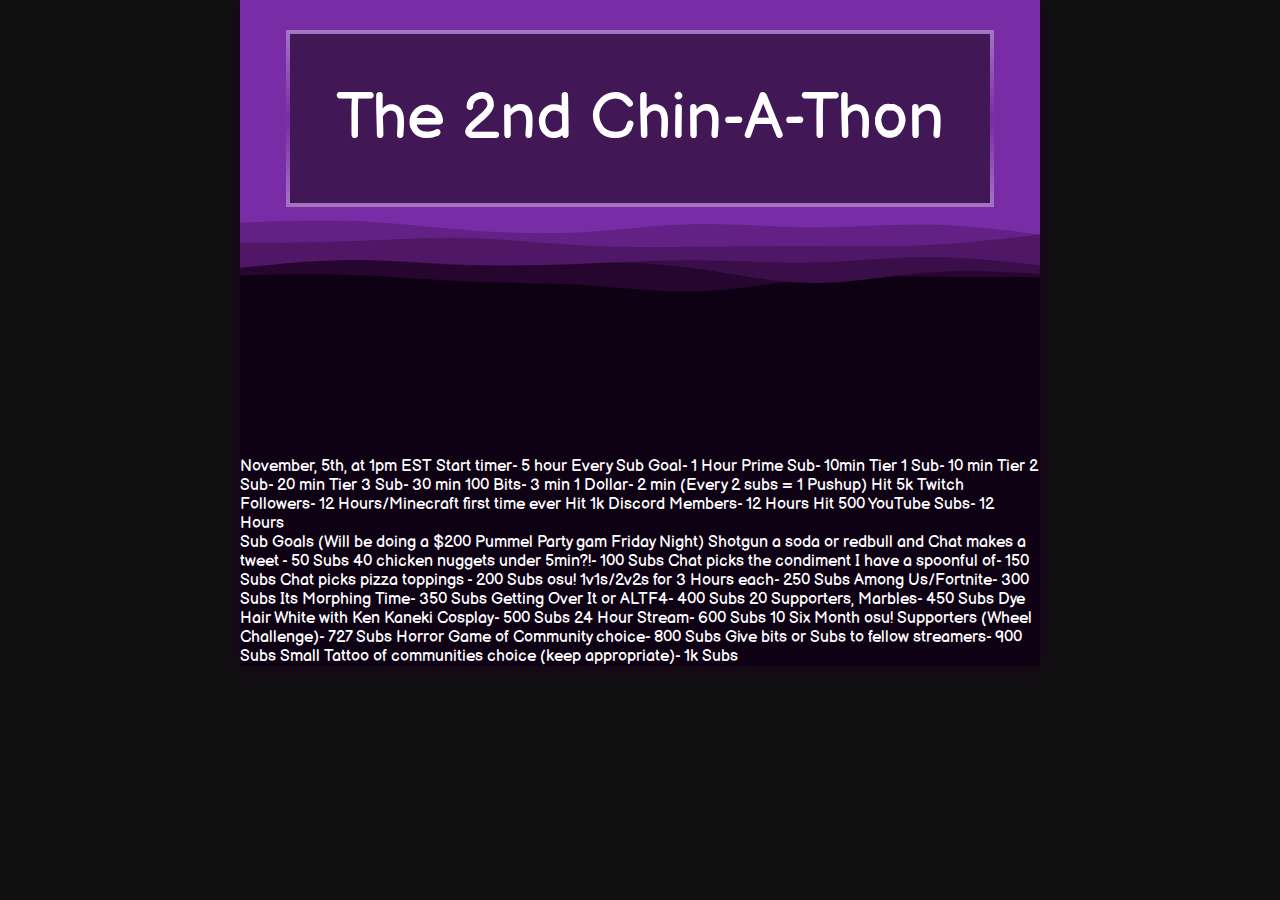
==== docs/chin-a-thon/index.html @ 16892206 "initialize chinathon website" ====
<!DOCTYPE html>
<head>
    <title>The Second Chin-A-Thon!</title>
    <style>
        @import url('https://fonts.googleapis.com/css2?family=Balsamiq+Sans&family=Major+Mono+Display&family=Nunito+Sans:ital,wght@0,200;0,400;1,200;1,400&family=Nunito:ital,wght@0,200;0,300;0,400;0,600;1,200;1,300;1,400&family=Raleway:ital,wght@0,100;0,200;0,300;0,400;0,500;1,100;1,200;1,300;1,400&family=Rubik:wght@400;500&family=Space+Mono&display=swap');
    </style>
    <link rel="stylesheet" href="src/style.css">
    <link rel="icon" href="src/img/Logo.png">
</head>
<body onload="onLoad()">
    <div class="wrapper">
    <div class="title-container">
        <div class="title"><text>The 2nd Chin-A-Thon</text></div>
    </div>
    <div class="spacer title-spacer"></div>
    <section class="general-info">
    November, 5th, at 1pm EST
    Start timer- 5 hour
    Every Sub Goal- 1 Hour

    Prime Sub- 10min
    Tier 1 Sub- 10 min
    Tier 2 Sub- 20 min
    Tier 3 Sub- 30 min
    100 Bits- 3 min
    1 Dollar- 2 min
    (Every 2 subs = 1 Pushup)
    Hit 5k Twitch Followers- 12 Hours/Minecraft first time ever
    Hit 1k Discord Members- 12 Hours
    Hit 500 YouTube Subs- 12 Hours
    </section>

    Sub Goals
    (Will be doing a $200 Pummel Party gam Friday Night)
    Shotgun a soda or redbull and Chat makes a tweet - 50 Subs
    40 chicken nuggets under 5min?!- 100 Subs
    Chat picks the condiment I have a spoonful of- 150 Subs
    Chat picks pizza toppings - 200 Subs
    osu! 1v1s/2v2s for 3 Hours each- 250 Subs
    Among Us/Fortnite- 300 Subs
    Its Morphing Time- 350 Subs
    Getting Over It or ALTF4- 400 Subs
    20 Supporters, Marbles- 450 Subs
    Dye Hair White with Ken Kaneki Cosplay- 500 Subs
    24 Hour Stream- 600 Subs
    10 Six Month osu! Supporters (Wheel Challenge)- 727 Subs
    Horror Game of Community choice- 800 Subs
    Give bits or Subs to fellow streamers- 900 Subs
    Small Tattoo of communities choice (keep appropriate)- 1k Subs
    </div>
    <script src="src/index.js"></script>
</body>
---- docs/chin-a-thon/src/style.css ----
html {
    padding: 0;
    margin: 0;
}

.wrapper {
    margin: 0;
    width: 60%;
    min-width: 800px;
    background-color: #0e0114;
    box-shadow: 0 0 20px rgb(29, 2, 31);
}

body {
    margin: 0;
    display: flex;
    flex-direction: column;
    justify-content: center;
    align-items: center;
    background-color: #111011;
    color: white;
    font-family: 'Balsamiq Sans';
}

.title-container {
    position: relative;
    display: flex;
    justify-content: center;
    align-items: center;
    font-size: 64px;
    padding-bottom: 0px;
    background-color: #782ca5;
}


@keyframes spin {
    to {transform: rotate(360deg)}
}
.title {
    position: relative;
    display: flex;
    align-items: center;
    justify-content: center;
    margin-top: 30px;
    min-width: 600px;
    padding: 50px;
    background-color: #411755;
    overflow: hidden;
}

.title text {
    z-index: 10;
}
.title::before {
    content: '';
    position: absolute;
    width: 130%;
    min-height: 730px;
    height: 70vh;
    background: linear-gradient(#FFFFFF 15%,#782ca5 50%,#FFFFFF 85%);
    animation: spin 2s linear infinite;
}

.title::after {
    content: '';
    position: absolute;
    inset: 4px;
    background: #411755;
}

.spacer {
    aspect-ratio: 960/300;
    padding: 0;
    min-width: 800px;
    width: 100%;
    background-repeat: no-repeat;
    background-position: top;
    background-size: cover;
}

.title-spacer {
    background-image: url(./img/layered-waves.svg);
}
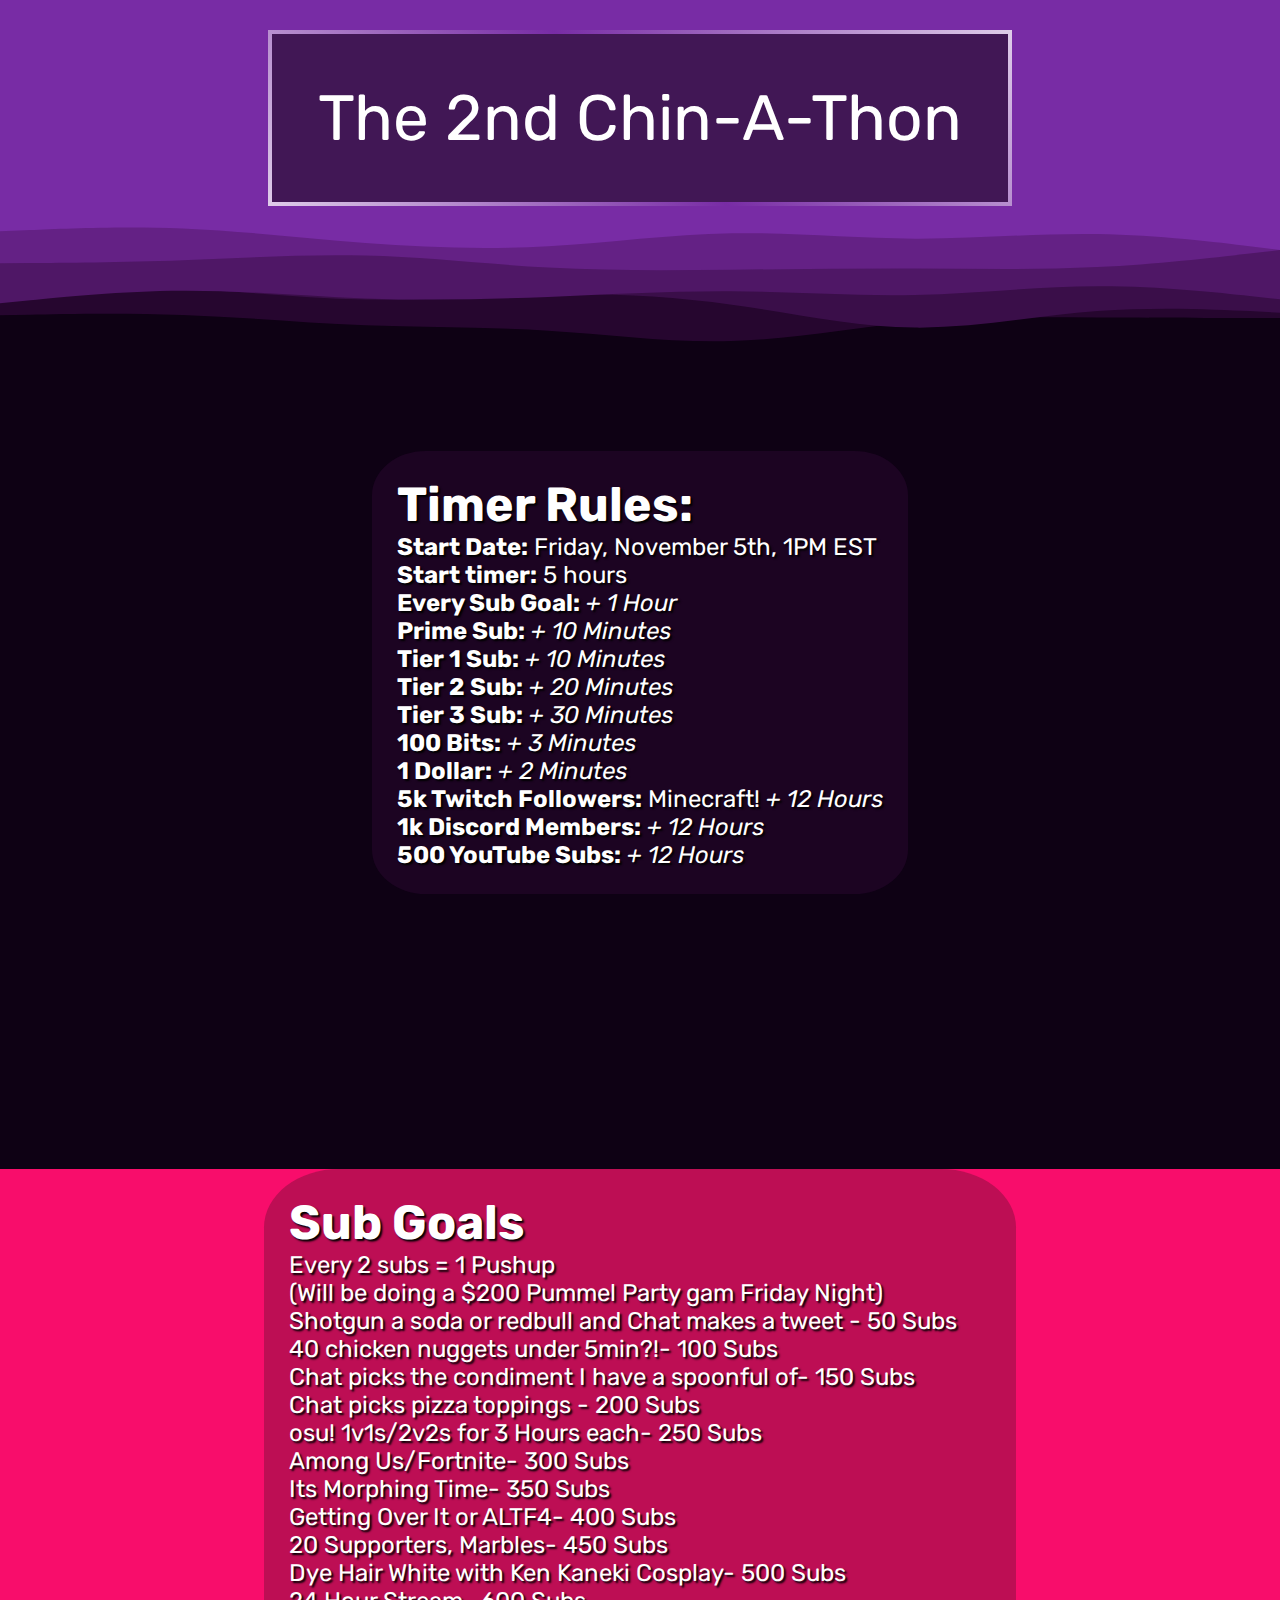
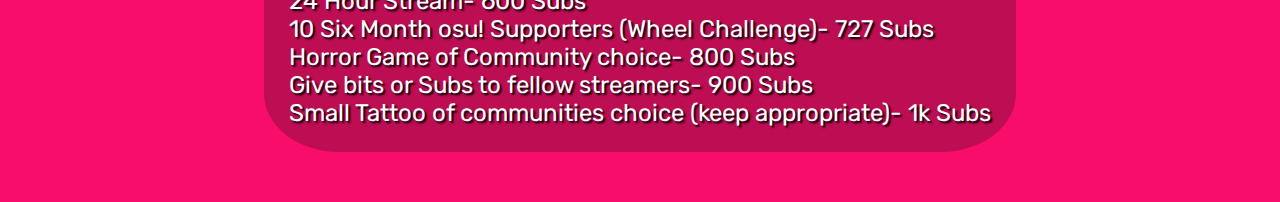
==== commit 27f461e0: "more formatting" ====
--- a/docs/chin-a-thon/index.html
+++ b/docs/chin-a-thon/index.html
@@ -13,40 +13,45 @@
         <div class="title"><text>The 2nd Chin-A-Thon</text></div>
     </div>
     <div class="spacer title-spacer"></div>
-    <section class="general-info">
-    November, 5th, at 1pm EST
-    Start timer- 5 hour
-    Every Sub Goal- 1 Hour
-
-    Prime Sub- 10min
-    Tier 1 Sub- 10 min
-    Tier 2 Sub- 20 min
-    Tier 3 Sub- 30 min
-    100 Bits- 3 min
-    1 Dollar- 2 min
-    (Every 2 subs = 1 Pushup)
-    Hit 5k Twitch Followers- 12 Hours/Minecraft first time ever
-    Hit 1k Discord Members- 12 Hours
-    Hit 500 YouTube Subs- 12 Hours
+    <section class="timer-rules">
+        <h1>Timer Rules:</h1>
+        <b>Start Date:</b> Friday, November 5th, 1PM EST<br>
+        <b>Start timer:</b> 5 hours<br>
+        <b>Every Sub Goal:</b><i> + 1 Hour</i><br>
+        <b>Prime Sub:</b><i> + 10 Minutes</i><br>
+        <b>Tier 1 Sub:</b> <i> + 10 Minutes</i><br>
+        <b>Tier 2 Sub:</b> <i> + 20 Minutes</i><br>
+        <b>Tier 3 Sub:</b> <i> + 30 Minutes</i><br>
+        <b>100 Bits:</b> <i> + 3 Minutes</i><br>
+        <b>1 Dollar:</b> <i> + 2 Minutes</i><br>
+        <b>5k Twitch Followers:</b> Minecraft! <i>+ 12 Hours</i><br>
+        <b>1k Discord Members:</b> <i>+ 12 Hours</i><br>
+        <b>500 YouTube Subs:</b> <i>+ 12 Hours</i><br>
     </section>
-
-    Sub Goals
-    (Will be doing a $200 Pummel Party gam Friday Night)
-    Shotgun a soda or redbull and Chat makes a tweet - 50 Subs
-    40 chicken nuggets under 5min?!- 100 Subs
-    Chat picks the condiment I have a spoonful of- 150 Subs
-    Chat picks pizza toppings - 200 Subs
-    osu! 1v1s/2v2s for 3 Hours each- 250 Subs
-    Among Us/Fortnite- 300 Subs
-    Its Morphing Time- 350 Subs
-    Getting Over It or ALTF4- 400 Subs
-    20 Supporters, Marbles- 450 Subs
-    Dye Hair White with Ken Kaneki Cosplay- 500 Subs
-    24 Hour Stream- 600 Subs
-    10 Six Month osu! Supporters (Wheel Challenge)- 727 Subs
-    Horror Game of Community choice- 800 Subs
-    Give bits or Subs to fellow streamers- 900 Subs
-    Small Tattoo of communities choice (keep appropriate)- 1k Subs
+    <div class="spacer timer-spacer"></div>
+    
+    <section class="sub-goals">
+    <div>
+    <h1>Sub Goals</h1>
+    Every 2 subs = 1 Pushup<br>
+    (Will be doing a $200 Pummel Party gam Friday Night)<br>
+    Shotgun a soda or redbull and Chat makes a tweet - 50 Subs<br>
+    40 chicken nuggets under 5min?!- 100 Subs<br>
+    Chat picks the condiment I have a spoonful of- 150 Subs<br>
+    Chat picks pizza toppings - 200 Subs<br>
+    osu! 1v1s/2v2s for 3 Hours each- 250 Subs<br>
+    Among Us/Fortnite- 300 Subs<br>
+    Its Morphing Time- 350 Subs<br>
+    Getting Over It or ALTF4- 400 Subs<br>
+    20 Supporters, Marbles- 450 Subs<br>
+    Dye Hair White with Ken Kaneki Cosplay- 500 Subs<br>
+    24 Hour Stream- 600 Subs<br>
+    10 Six Month osu! Supporters (Wheel Challenge)- 727 Subs<br>
+    Horror Game of Community choice- 800 Subs<br>
+    Give bits or Subs to fellow streamers- 900 Subs<br>
+    Small Tattoo of communities choice (keep appropriate)- 1k Subs<br>
+    </div>
+    </section>
     </div>
     <script src="src/index.js"></script>
 </body>--- a/docs/chin-a-thon/src/style.css
+++ b/docs/chin-a-thon/src/style.css
@@ -1,11 +1,13 @@
-html {
+* {
     padding: 0;
     margin: 0;
 }
 
 .wrapper {
-    margin: 0;
-    width: 60%;
+    width: 100%;
+    display: flex;
+    flex-direction: column;
+    align-items: center;
     min-width: 800px;
     background-color: #0e0114;
     box-shadow: 0 0 20px rgb(29, 2, 31);
@@ -19,7 +21,7 @@
     align-items: center;
     background-color: #111011;
     color: white;
-    font-family: 'Balsamiq Sans';
+    font-family: 'Rubik';
 }
 
 .title-container {
@@ -27,6 +29,7 @@
     display: flex;
     justify-content: center;
     align-items: center;
+    width: 100%;
     font-size: 64px;
     padding-bottom: 0px;
     background-color: #782ca5;
@@ -55,9 +58,9 @@
     content: '';
     position: absolute;
     width: 130%;
-    min-height: 730px;
+    min-height: 760px;
     height: 70vh;
-    background: linear-gradient(#FFFFFF 15%,#782ca5 50%,#FFFFFF 85%);
+    background: linear-gradient(45deg, #FFFFFF 15%,#782ca5 50%,#FFFFFF 85%);
     animation: spin 2s linear infinite;
 }
 
@@ -80,4 +83,36 @@
 
 .title-spacer {
     background-image: url(./img/layered-waves.svg);
+}
+
+.timer-spacer {
+    background-image: url(./img/layered-waves-2.svg);
+}
+
+
+.timer-rules, .sub-goals div {
+    margin-top: -155px;
+    margin-bottom: -125px;
+    padding: 25px;
+    background-color: #1c0422;
+    border-radius: 10%;
+    width: fit-content;
+    font-size: 24px;
+    text-shadow: 2px 2px 2px black;
+    z-index: 2;
+}
+
+section.sub-goals {
+    display: flex;
+    flex-direction: column;
+    justify-content: center;
+    align-items: center;
+    width: 100%;
+    background-color: #f80d6b;
+}
+
+.sub-goals div {
+    margin: 0;
+    margin-bottom: 50px;
+    background-color: #bd0e54;
 }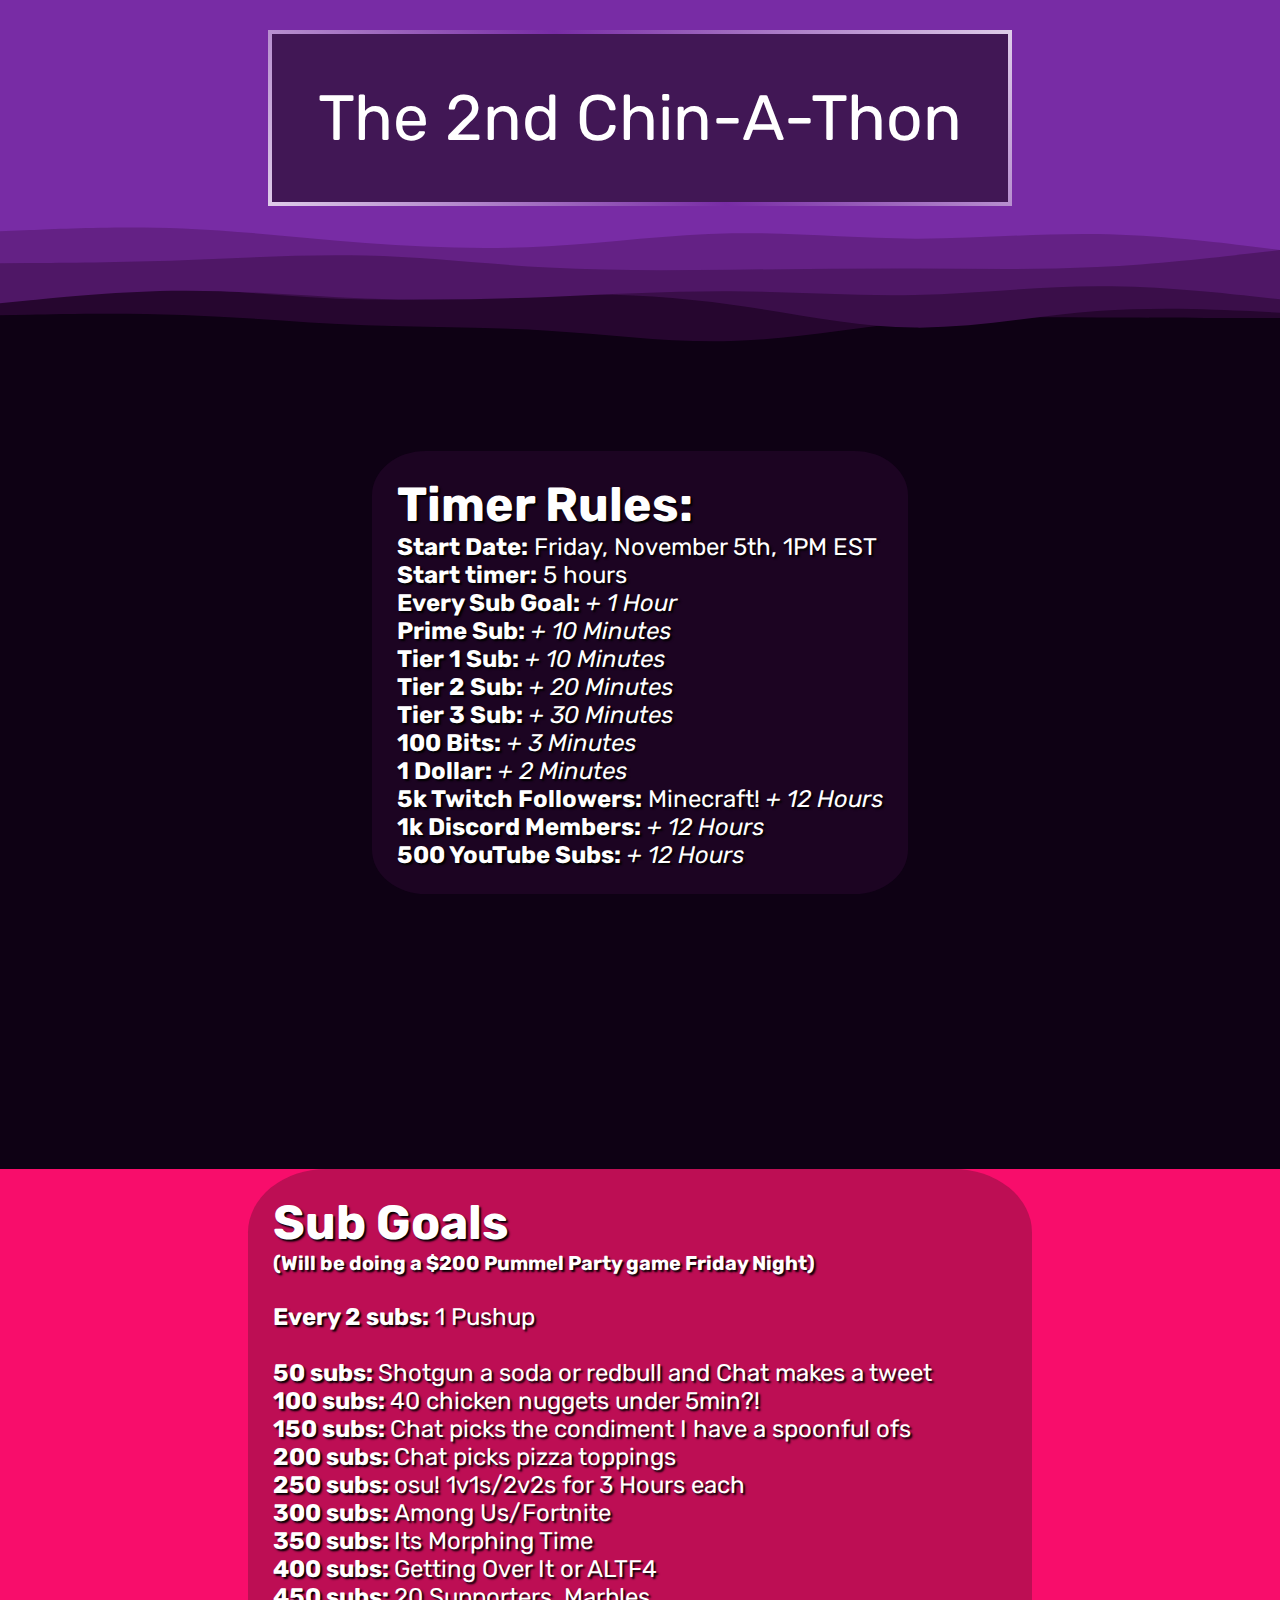
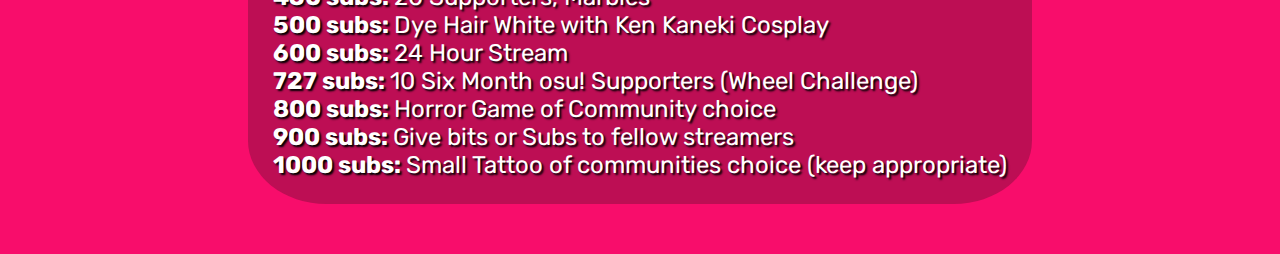
==== commit bf875385: "scrollbar edit" ====
--- a/docs/chin-a-thon/index.html
+++ b/docs/chin-a-thon/index.html
@@ -5,6 +5,7 @@
         @import url('https://fonts.googleapis.com/css2?family=Balsamiq+Sans&family=Major+Mono+Display&family=Nunito+Sans:ital,wght@0,200;0,400;1,200;1,400&family=Nunito:ital,wght@0,200;0,300;0,400;0,600;1,200;1,300;1,400&family=Raleway:ital,wght@0,100;0,200;0,300;0,400;0,500;1,100;1,200;1,300;1,400&family=Rubik:wght@400;500&family=Space+Mono&display=swap');
     </style>
     <link rel="stylesheet" href="src/style.css">
+    <link rel="stylesheet" href="src/scrollbar.css">
     <link rel="icon" href="src/img/Logo.png">
 </head>
 <body onload="onLoad()">
@@ -33,23 +34,24 @@
     <section class="sub-goals">
     <div>
     <h1>Sub Goals</h1>
-    Every 2 subs = 1 Pushup<br>
-    (Will be doing a $200 Pummel Party gam Friday Night)<br>
-    Shotgun a soda or redbull and Chat makes a tweet - 50 Subs<br>
-    40 chicken nuggets under 5min?!- 100 Subs<br>
-    Chat picks the condiment I have a spoonful of- 150 Subs<br>
-    Chat picks pizza toppings - 200 Subs<br>
-    osu! 1v1s/2v2s for 3 Hours each- 250 Subs<br>
-    Among Us/Fortnite- 300 Subs<br>
-    Its Morphing Time- 350 Subs<br>
-    Getting Over It or ALTF4- 400 Subs<br>
-    20 Supporters, Marbles- 450 Subs<br>
-    Dye Hair White with Ken Kaneki Cosplay- 500 Subs<br>
-    24 Hour Stream- 600 Subs<br>
-    10 Six Month osu! Supporters (Wheel Challenge)- 727 Subs<br>
-    Horror Game of Community choice- 800 Subs<br>
-    Give bits or Subs to fellow streamers- 900 Subs<br>
-    Small Tattoo of communities choice (keep appropriate)- 1k Subs<br>
+    <h5>(Will be doing a $200 Pummel Party game Friday Night)</h5><br>
+    <b>Every 2 subs:</b> 1 Pushup<br>
+    <br>
+    <b> 50 subs: </b>Shotgun a soda or redbull and Chat makes a tweet<br>
+    <b> 100 subs: </b>40 chicken nuggets under 5min?!<br>
+    <b> 150 subs: </b>Chat picks the condiment I have a spoonful ofs<br>
+    <b> 200 subs: </b>Chat picks pizza toppings<br>
+    <b> 250 subs: </b>osu! 1v1s/2v2s for 3 Hours each<br>
+    <b> 300 subs: </b>Among Us/Fortnite<br>
+    <b> 350 subs: </b>Its Morphing Time<br>
+    <b> 400 subs: </b>Getting Over It or ALTF4<br>
+    <b> 450 subs: </b>20 Supporters, Marbles<br>
+    <b> 500 subs: </b>Dye Hair White with Ken Kaneki Cosplay<br>
+    <b> 600 subs: </b>24 Hour Stream<br>
+    <b> 727 subs: </b>10 Six Month osu! Supporters (Wheel Challenge)<br>
+    <b> 800 subs: </b>Horror Game of Community choice<br>
+    <b> 900 subs: </b>Give bits or Subs to fellow streamers<br>
+    <b> 1000 subs: </b>Small Tattoo of communities choice (keep appropriate)<br>
     </div>
     </section>
     </div>
--- a/docs/chin-a-thon/src/scrollbar.css
+++ b/docs/chin-a-thon/src/scrollbar.css
@@ -0,0 +1,15 @@
+/* width */
+::-webkit-scrollbar {
+  width: 10px;
+}
+
+/* Handle */
+::-webkit-scrollbar-thumb {
+  background: rgb(37, 37, 37);
+  border-radius: 5px;
+}
+
+/* Handle on hover */
+::-webkit-scrollbar-thumb:hover {
+  background: rgb(17, 17, 17);
+}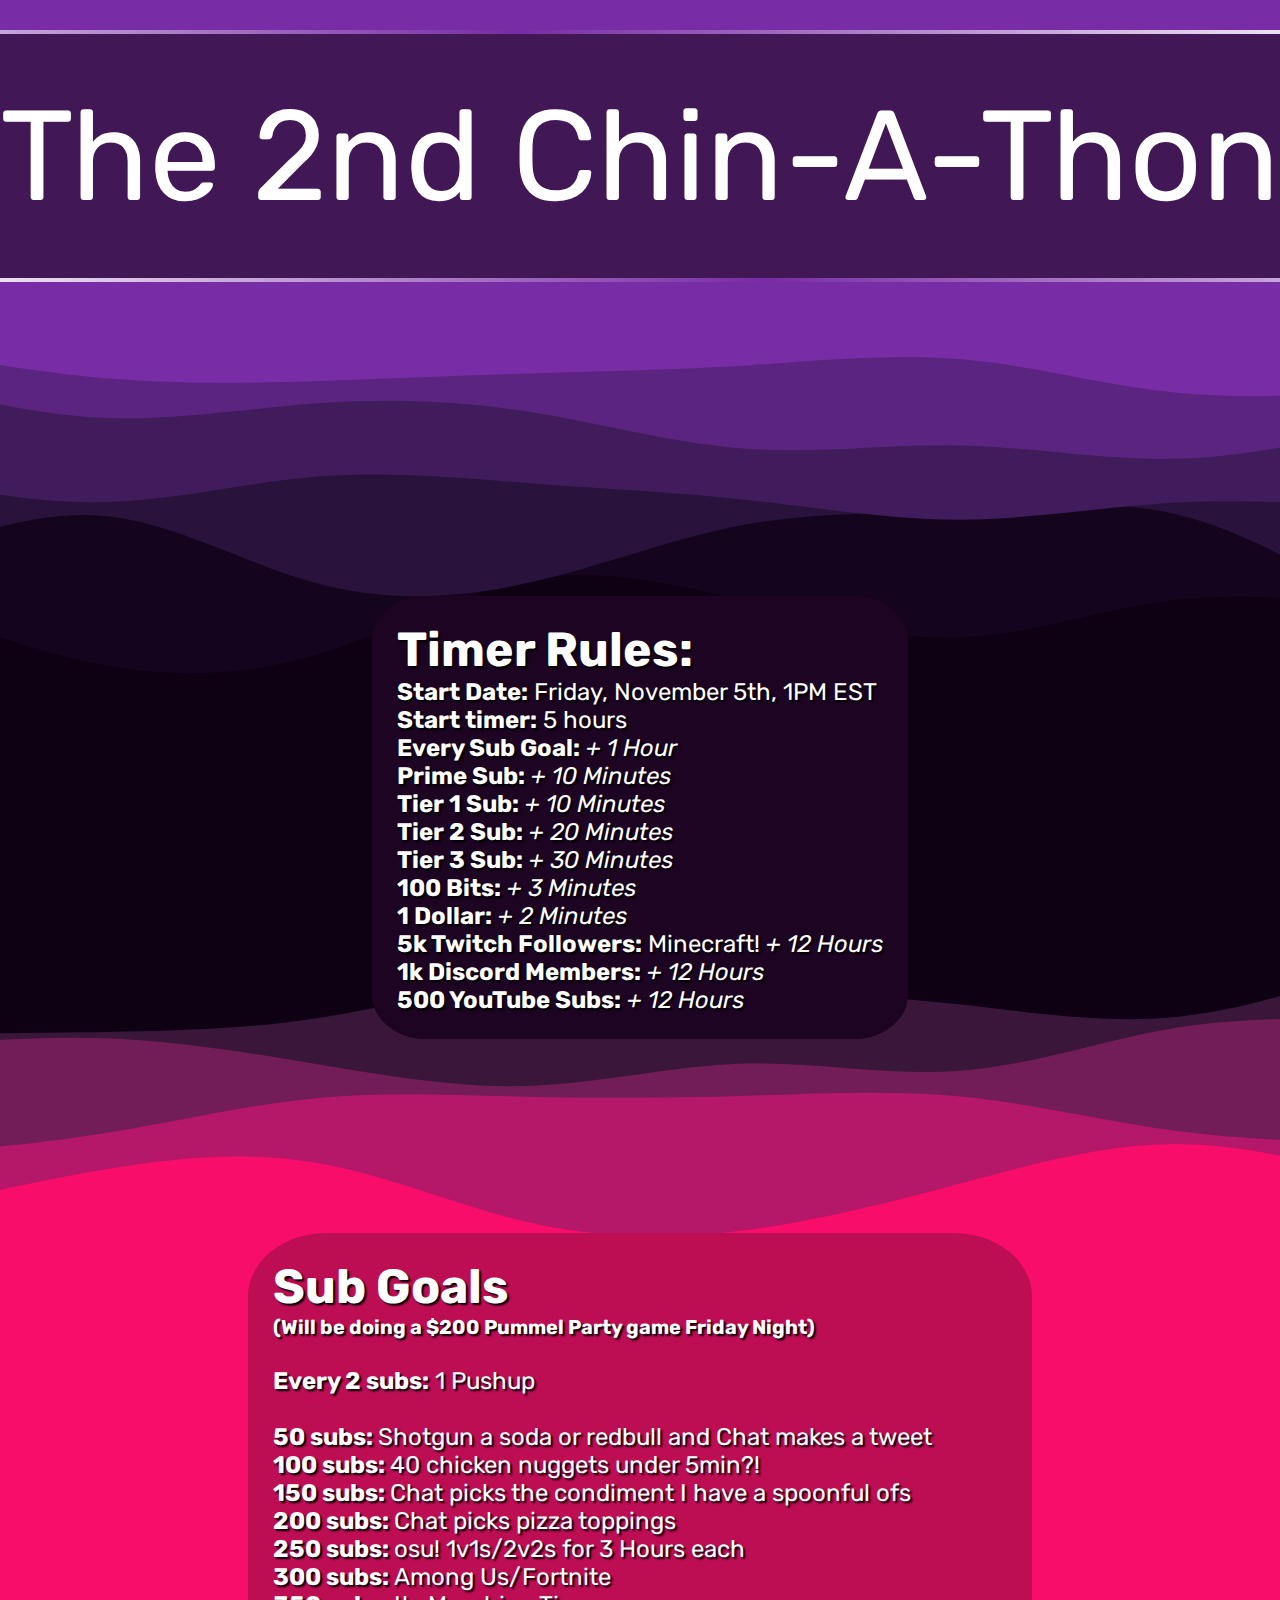
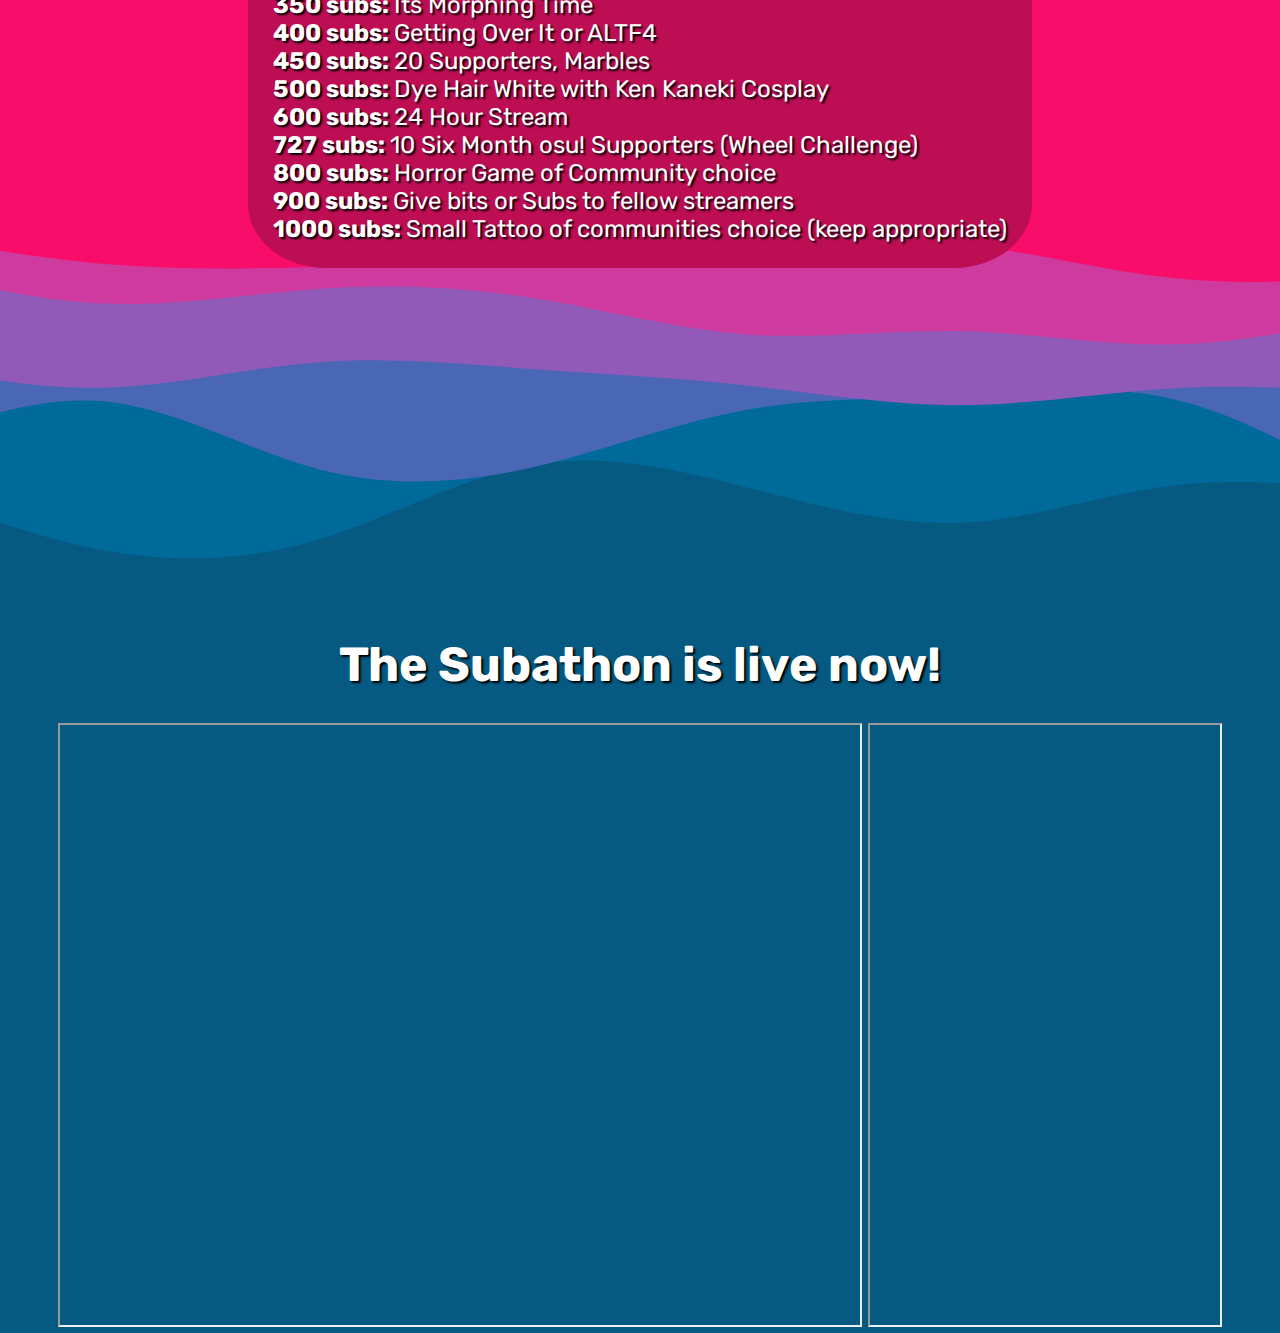
==== commit 843da350: ""currently live" section" ====
--- a/docs/chin-a-thon/index.html
+++ b/docs/chin-a-thon/index.html
@@ -54,6 +54,17 @@
     <b> 1000 subs: </b>Small Tattoo of communities choice (keep appropriate)<br>
     </div>
     </section>
+    <div class="spacer goals-spacer"></div>
+    <section class="live">
+        <h1>The Subathon is live now!</h1>
+        <div class="stream-container">
+            <iframe src="https://player.twitch.tv/?channnel=chinchoo&parent=clxxiii.dev"
+                height="600" width="800" allowfullscreen="true">
+            </iframe>
+            <iframe id="chat_embed" src="https://www.twitch.tv/embed/chinchoo/chat?parent=clxxiii.dev" height="600" width="350">
+            </iframe>
+        </div>
+    </section>
     </div>
     <script src="src/index.js"></script>
 </body>--- a/docs/chin-a-thon/src/style.css
+++ b/docs/chin-a-thon/src/style.css
@@ -4,11 +4,12 @@
 }
 
 .wrapper {
-    width: 100%;
     display: flex;
     flex-direction: column;
     align-items: center;
-    min-width: 800px;
+    min-width: 1500px;
+    width: 80%;
+    max-width: 100%;
     background-color: #0e0114;
     box-shadow: 0 0 20px rgb(29, 2, 31);
 }
@@ -30,7 +31,7 @@
     justify-content: center;
     align-items: center;
     width: 100%;
-    font-size: 64px;
+    font-size: 128px;
     padding-bottom: 0px;
     background-color: #782ca5;
 }
@@ -88,7 +89,9 @@
 .timer-spacer {
     background-image: url(./img/layered-waves-2.svg);
 }
-
+.goals-spacer {
+    background-image: url(./img/layered-waves-3.svg);
+}
 
 .timer-rules, .sub-goals div {
     margin-top: -155px;
@@ -103,6 +106,7 @@
 }
 
 section.sub-goals {
+    margin: -10% 0;
     display: flex;
     flex-direction: column;
     justify-content: center;
@@ -115,4 +119,16 @@
     margin: 0;
     margin-bottom: 50px;
     background-color: #bd0e54;
+}
+
+.live {
+    display: flex;
+    text-shadow: 2px 2px 2px black;
+    flex-direction: column;
+    align-items: center;
+    gap: 30px;
+    font-size: 24px;
+    justify-content: center;
+    background: #065a82;
+    width: 100%
 }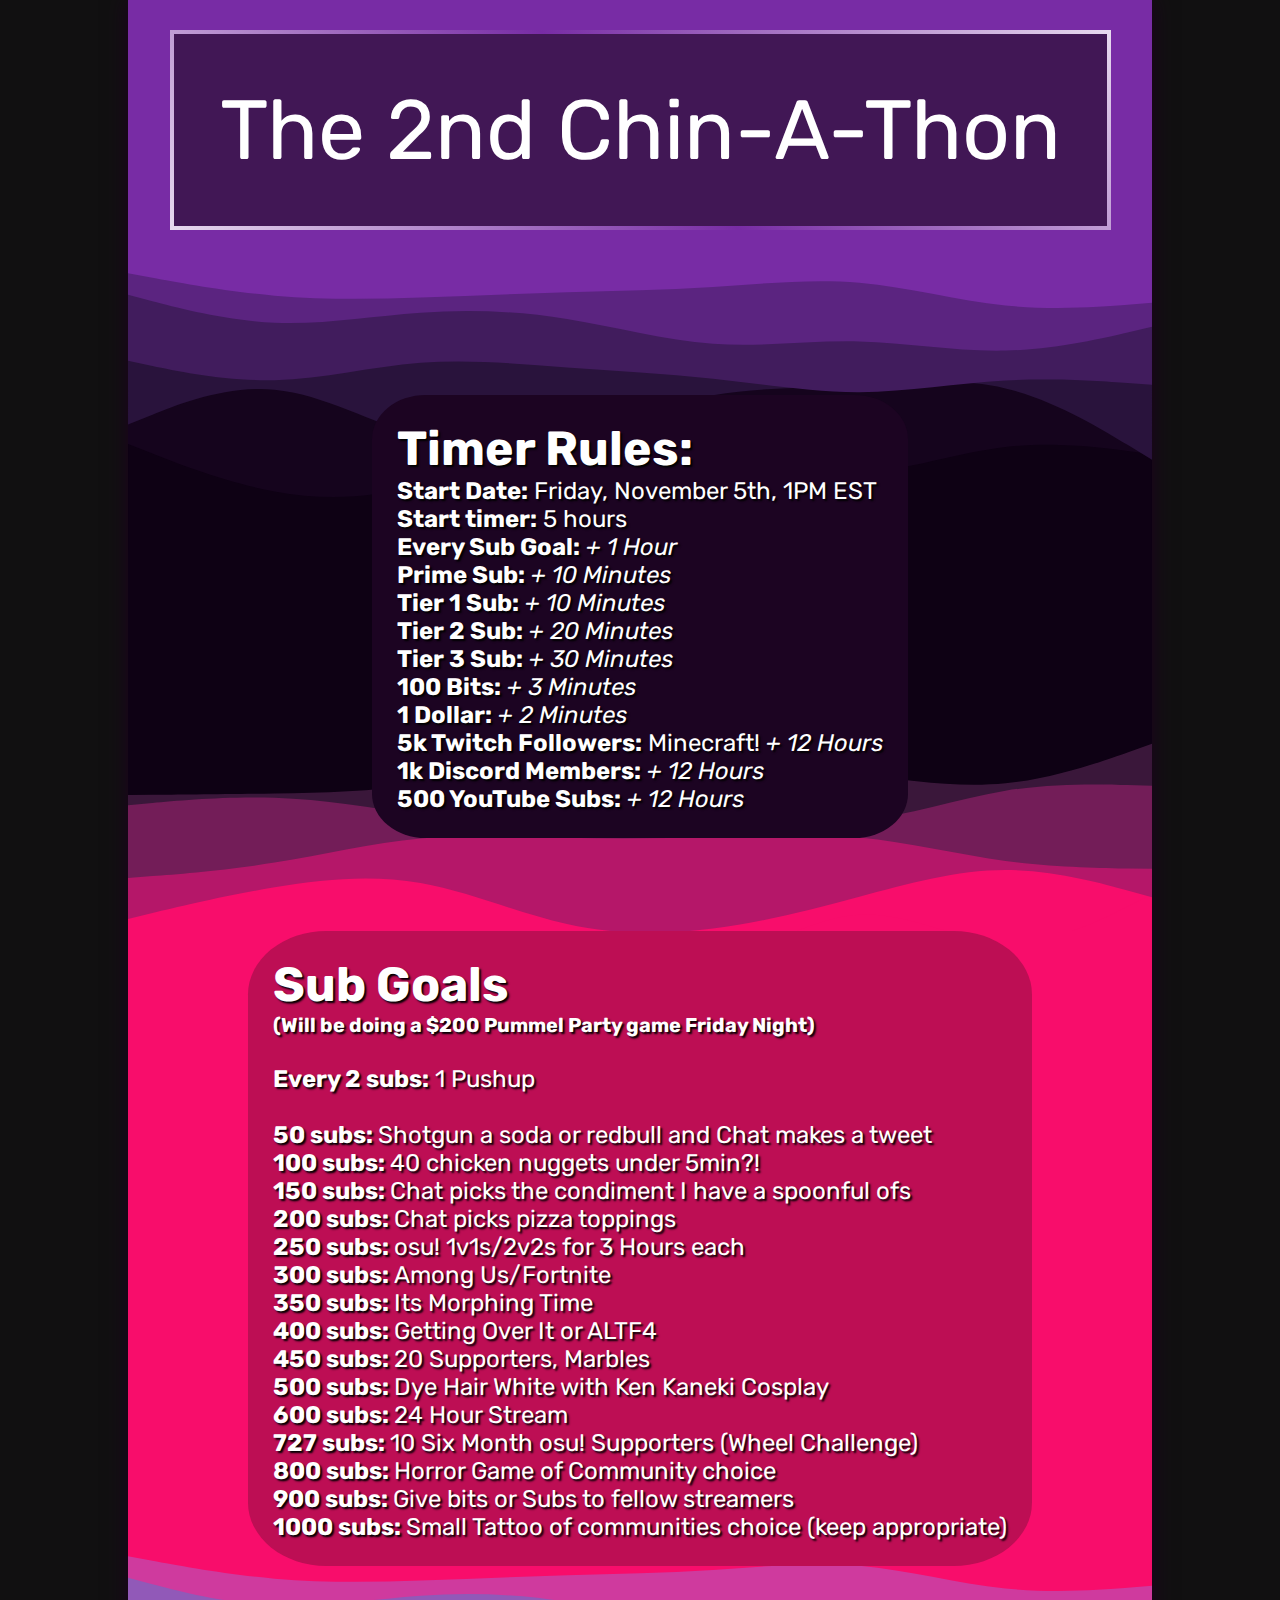
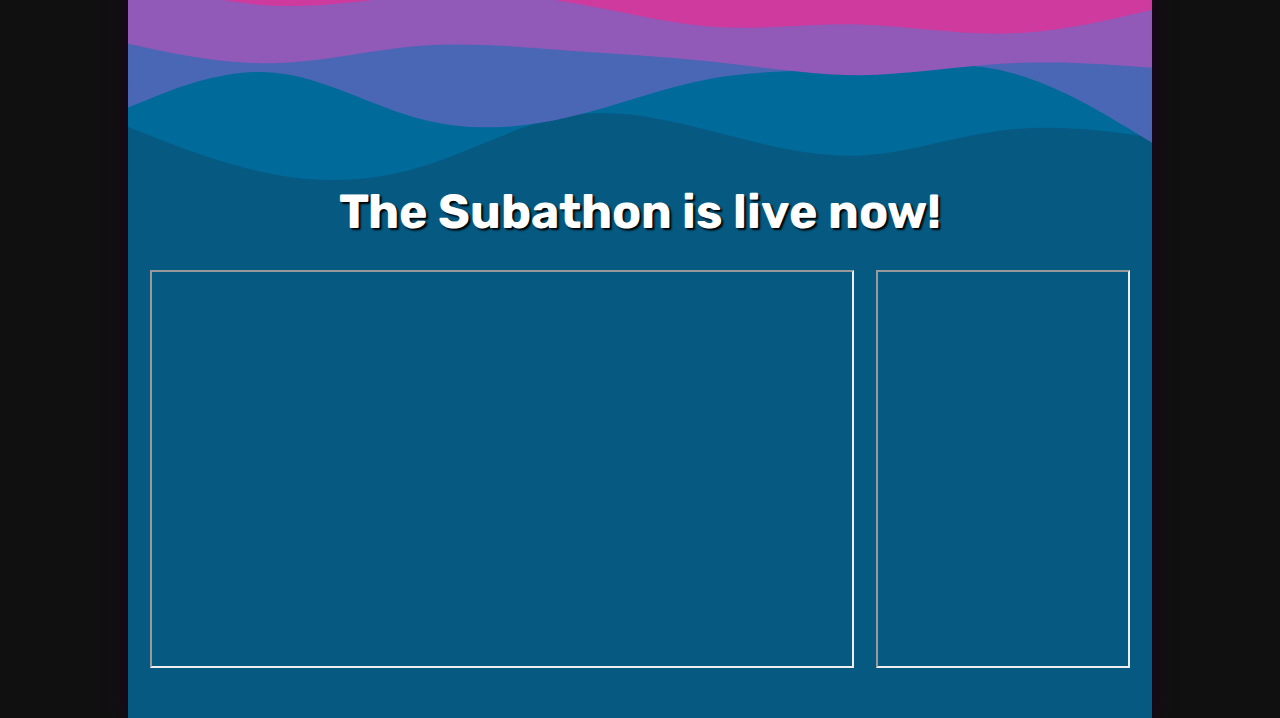
==== commit 457a6a14: "fixed iframe" ====
--- a/docs/chin-a-thon/index.html
+++ b/docs/chin-a-thon/index.html
@@ -58,10 +58,10 @@
     <section class="live">
         <h1>The Subathon is live now!</h1>
         <div class="stream-container">
-            <iframe src="https://player.twitch.tv/?channnel=chinchoo&parent=clxxiii.dev"
-                height="600" width="800" allowfullscreen="true">
+            <iframe src="https://player.twitch.tv/?channel=chinchoo&parent=clxxiii.dev"
+                height="394" width="700" allowfullscreen="true">
             </iframe>
-            <iframe id="chat_embed" src="https://www.twitch.tv/embed/chinchoo/chat?parent=clxxiii.dev" height="600" width="350">
+            <iframe id="chat_embed" src="https://www.twitch.tv/embed/chinchoo/chat?parent=clxxiii.dev" height="394" width="250">
             </iframe>
         </div>
     </section>
--- a/docs/chin-a-thon/src/style.css
+++ b/docs/chin-a-thon/src/style.css
@@ -7,7 +7,7 @@
     display: flex;
     flex-direction: column;
     align-items: center;
-    min-width: 1500px;
+    min-width: 1000px;
     width: 80%;
     max-width: 100%;
     background-color: #0e0114;
@@ -31,7 +31,7 @@
     justify-content: center;
     align-items: center;
     width: 100%;
-    font-size: 128px;
+    font-size: 84px;
     padding-bottom: 0px;
     background-color: #782ca5;
 }
@@ -46,7 +46,7 @@
     align-items: center;
     justify-content: center;
     margin-top: 30px;
-    min-width: 600px;
+    min-width: 400px;
     padding: 50px;
     background-color: #411755;
     overflow: hidden;
@@ -85,7 +85,6 @@
 .title-spacer {
     background-image: url(./img/layered-waves.svg);
 }
-
 .timer-spacer {
     background-image: url(./img/layered-waves-2.svg);
 }
@@ -122,6 +121,7 @@
 }
 
 .live {
+    margin-top: -50px;
     display: flex;
     text-shadow: 2px 2px 2px black;
     flex-direction: column;
@@ -131,4 +131,12 @@
     justify-content: center;
     background: #065a82;
     width: 100%
+}
+
+.stream-container {
+    display: flex;
+    align-items: center;
+    justify-content: space-evenly;
+    width: 100%;
+    margin-bottom: 50px;
 }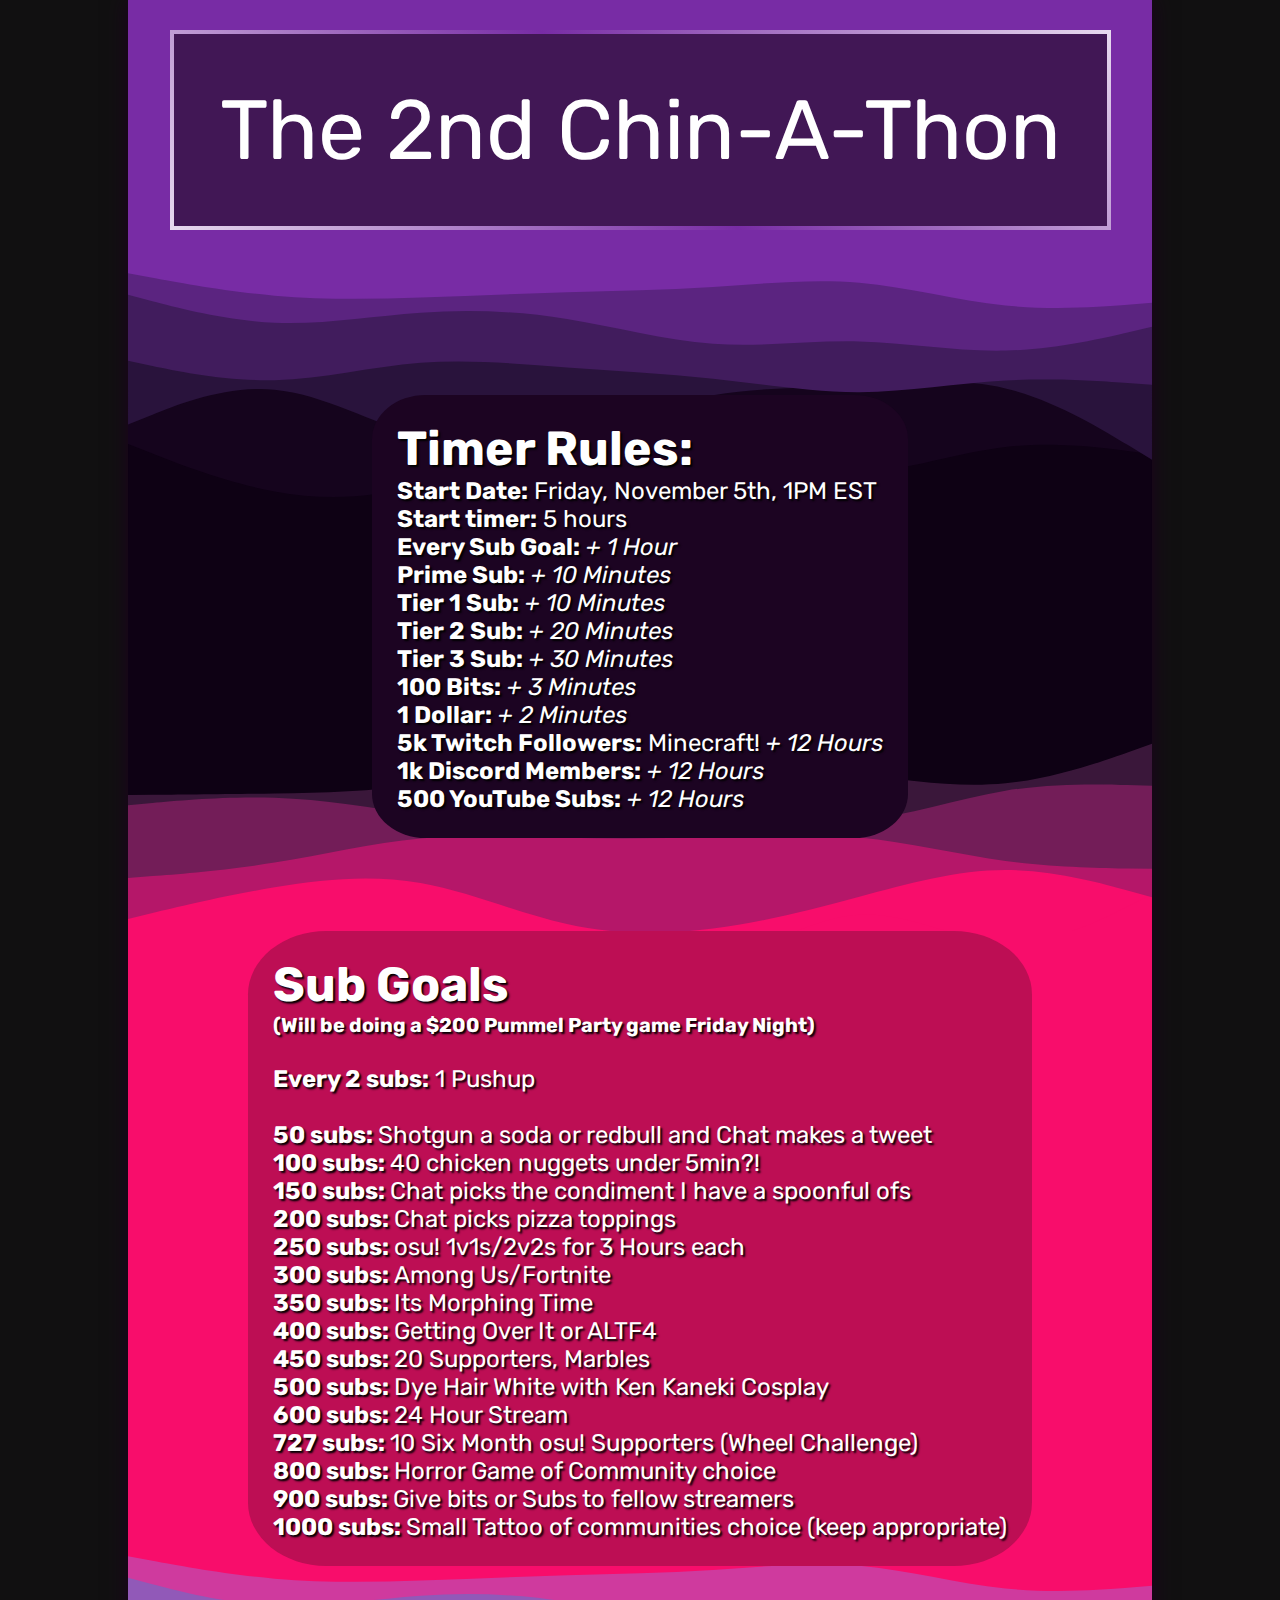
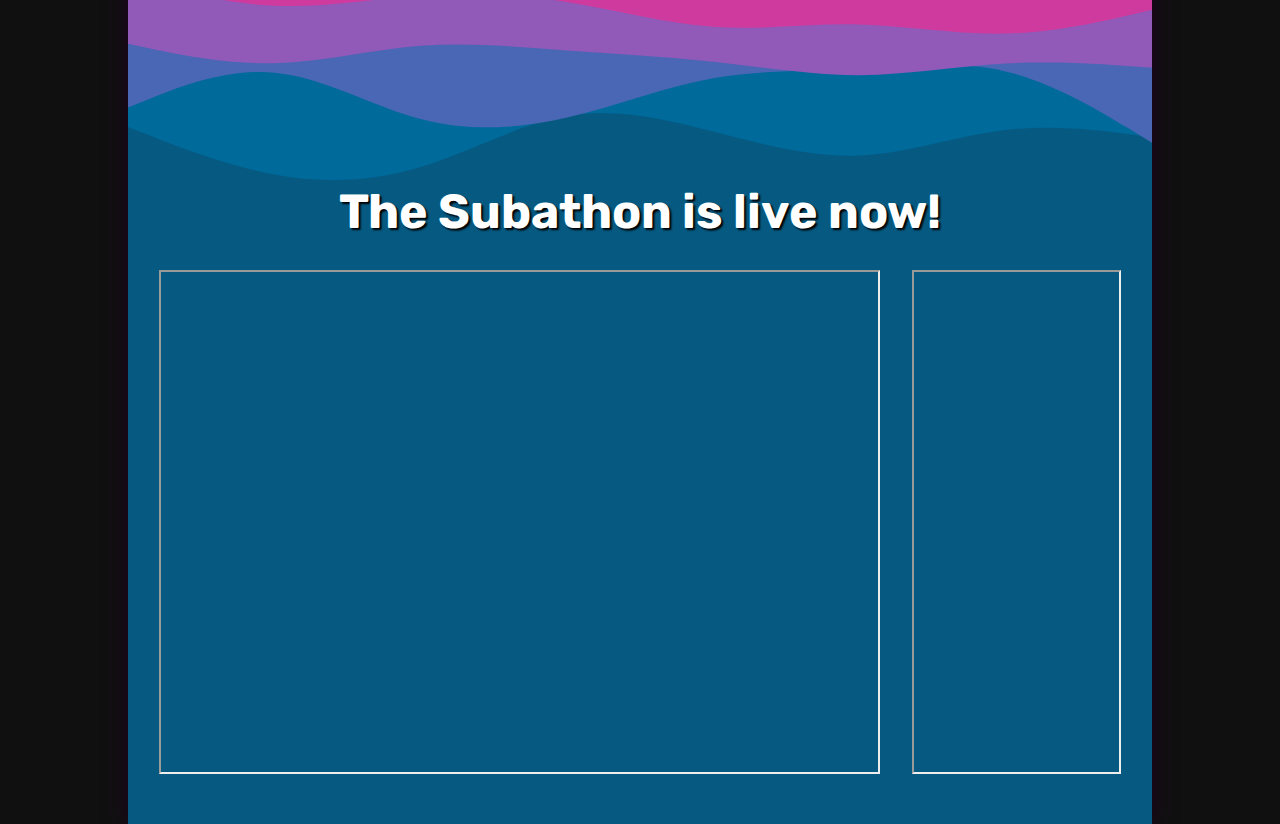
==== commit 419db5dd: "scaling on iframes" ====
--- a/docs/chin-a-thon/index.html
+++ b/docs/chin-a-thon/index.html
@@ -58,10 +58,9 @@
     <section class="live">
         <h1>The Subathon is live now!</h1>
         <div class="stream-container">
-            <iframe src="https://player.twitch.tv/?channel=chinchoo&parent=clxxiii.dev"
-                height="394" width="700" allowfullscreen="true">
+            <iframe id= "player_embed"src="https://player.twitch.tv/?channel=chinchoo&parent=clxxiii.dev" allowfullscreen="true">
             </iframe>
-            <iframe id="chat_embed" src="https://www.twitch.tv/embed/chinchoo/chat?parent=clxxiii.dev" height="394" width="250">
+            <iframe id="chat_embed" src="https://www.twitch.tv/embed/chinchoo/chat?parent=clxxiii.dev">
             </iframe>
         </div>
     </section>
--- a/docs/chin-a-thon/src/style.css
+++ b/docs/chin-a-thon/src/style.css
@@ -137,6 +137,17 @@
     display: flex;
     align-items: center;
     justify-content: space-evenly;
+    margin-bottom: 50px;
     width: 100%;
-    margin-bottom: 50px;
+}
+iframe {
+    height: 500px
+}
+
+#chat_embed {
+    width: 20%
+}
+
+#player_embed {
+    width: 70%
 }